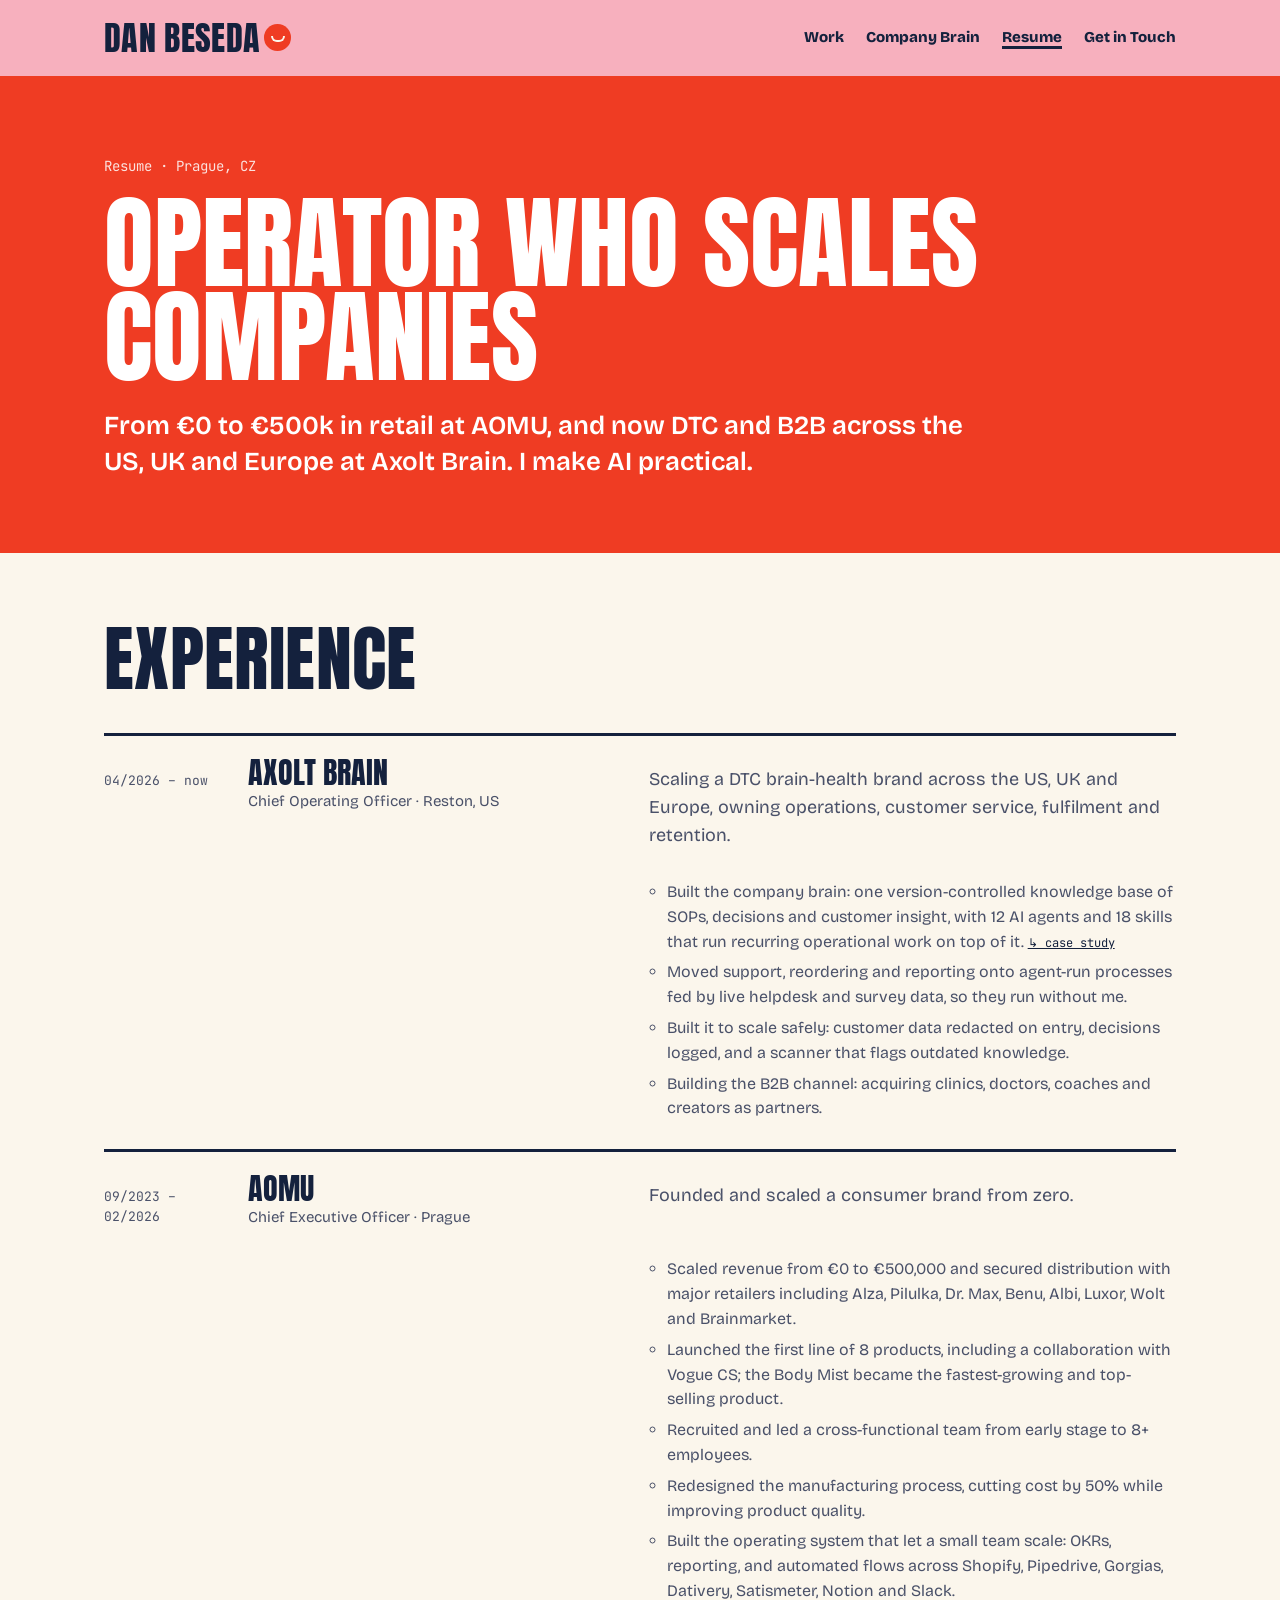
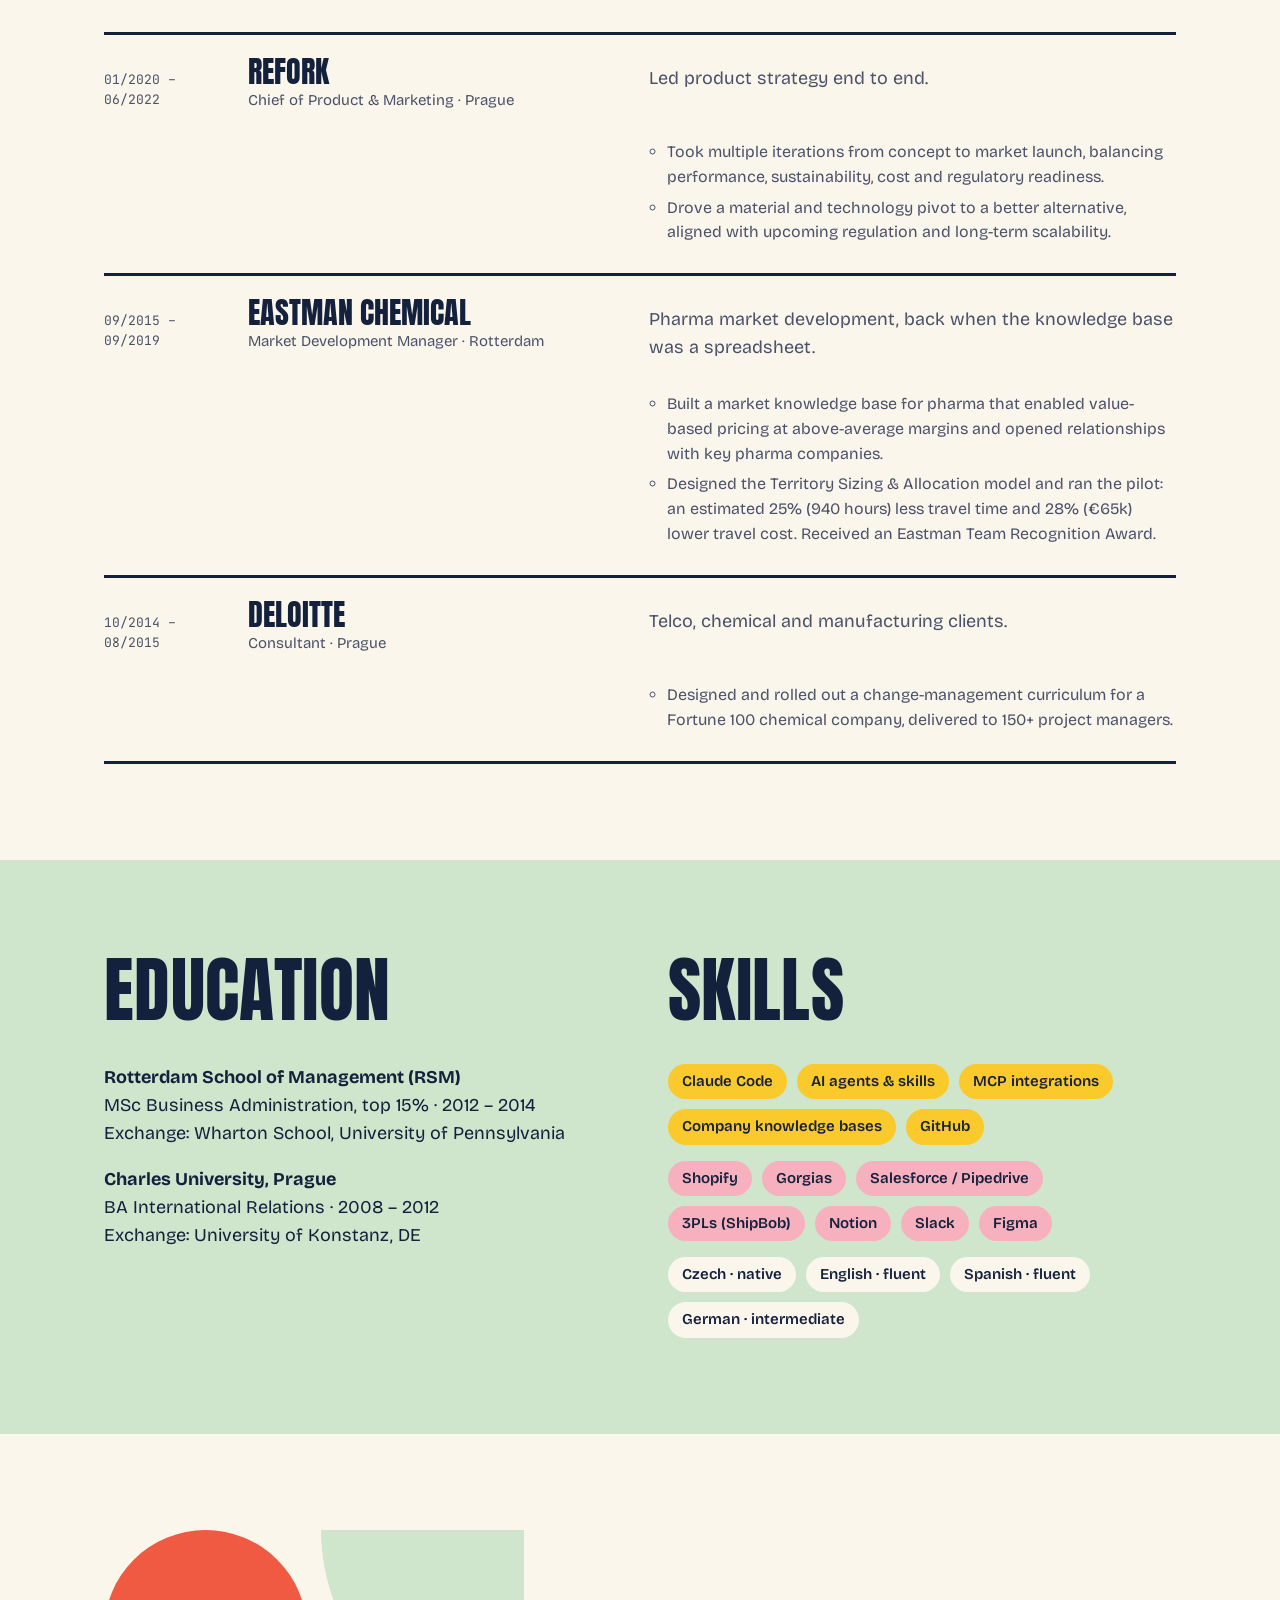
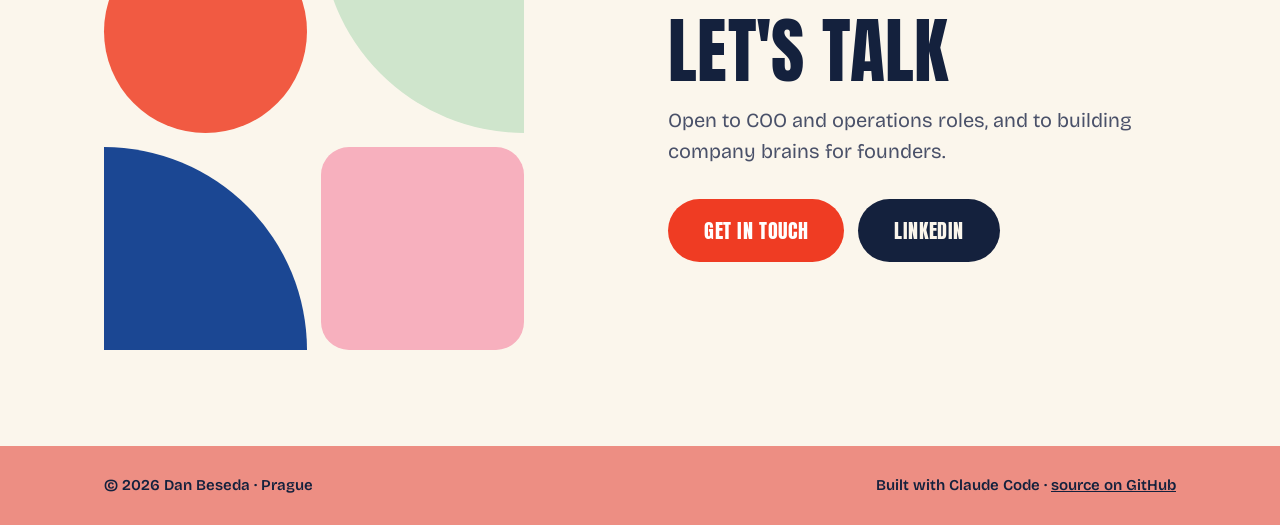
==== site/resume.html @ a6845ab4 "Add the personal site and publish it with GitHub Pages Home, resume and the company-brain case study" ====
<!doctype html>
<html lang="en">
<head>
<meta charset="utf-8">
<meta name="viewport" content="width=device-width, initial-scale=1">
<title>Resume — Dan Beseda</title>
<meta name="description" content="Dan Beseda: operator, founder, and builder of company brains. Resume with links to the proof.">
<link rel="preconnect" href="https://fonts.googleapis.com">
<link rel="preconnect" href="https://fonts.gstatic.com" crossorigin>
<link href="https://fonts.googleapis.com/css2?family=Anton&family=Bricolage+Grotesque:opsz,wght@12..96,400;12..96,600;12..96,800&family=JetBrains+Mono:wght@500&display=swap" rel="stylesheet">
<link rel="stylesheet" href="assets/style.css">
</head>
<body>

<nav>
  <div class="wrap">
    <a class="logo" href="./">Dan Beseda<span class="o" aria-hidden="true"></span></a>
    <ul>
      <li><a href="./#work">Work</a></li>
      <li><a href="./#brain">Company Brain</a></li>
      <li class="hide-sm"><a href="resume.html" aria-current="page">Resume</a></li>
      <li><a href="./#hire">Get in Touch</a></li>
    </ul>
  </div>
</nav>

<header class="page-head red">
  <div class="wrap">
    <p class="kicker">Resume · Prague, CZ</p>
    <h1>Operator who scales companies</h1>
    <p class="sub">From €0 to €500k in retail at AOMU, and now DTC and B2B across the US, UK and Europe at Axolt Brain. I make AI practical.</p>
  </div>
</header>

<section class="band" style="padding-top:72px">
  <div class="wrap">
    <h2>Experience</h2>
    <ul class="xp">
      <li id="axolt">
        <span class="when">04/2026 – now</span>
        <span class="who">Axolt Brain<small>Chief Operating Officer · Reston, US</small></span>
        <span class="what">Scaling a DTC brain-health brand across the US, UK and Europe, owning operations, customer service, fulfilment and retention.</span>
        <ul class="bullets">
          <li>Built the company brain: one version-controlled knowledge base of SOPs, decisions and customer insight, with 12 AI agents and 18 skills that run recurring operational work on top of it. <a href="work/company-brain.html">↳ case study</a></li>
          <li>Moved support, reordering and reporting onto agent-run processes fed by live helpdesk and survey data, so they run without me.</li>
          <li>Built it to scale safely: customer data redacted on entry, decisions logged, and a scanner that flags outdated knowledge.</li>
          <li>Building the B2B channel: acquiring clinics, doctors, coaches and creators as partners.</li>
        </ul>
      </li>
      <li id="aomu">
        <span class="when">09/2023 – 02/2026</span>
        <span class="who">AOMU<small>Chief Executive Officer · Prague</small></span>
        <span class="what">Founded and scaled a consumer brand from zero.</span>
        <ul class="bullets">
          <li>Scaled revenue from €0 to €500,000 and secured distribution with major retailers including Alza, Pilulka, Dr. Max, Benu, Albi, Luxor, Wolt and Brainmarket.</li>
          <li>Launched the first line of 8 products, including a collaboration with Vogue CS; the Body Mist became the fastest-growing and top-selling product.</li>
          <li>Recruited and led a cross-functional team from early stage to 8+ employees.</li>
          <li>Redesigned the manufacturing process, cutting cost by 50% while improving product quality.</li>
          <li>Built the operating system that let a small team scale: OKRs, reporting, and automated flows across Shopify, Pipedrive, Gorgias, Dativery, Satismeter, Notion and Slack.</li>
        </ul>
      </li>
      <li id="refork">
        <span class="when">01/2020 – 06/2022</span>
        <span class="who">Refork<small>Chief of Product &amp; Marketing · Prague</small></span>
        <span class="what">Led product strategy end to end.</span>
        <ul class="bullets">
          <li>Took multiple iterations from concept to market launch, balancing performance, sustainability, cost and regulatory readiness.</li>
          <li>Drove a material and technology pivot to a better alternative, aligned with upcoming regulation and long-term scalability.</li>
        </ul>
      </li>
      <li id="eastman">
        <span class="when">09/2015 – 09/2019</span>
        <span class="who">Eastman Chemical<small>Market Development Manager · Rotterdam</small></span>
        <span class="what">Pharma market development, back when the knowledge base was a spreadsheet.</span>
        <ul class="bullets">
          <li>Built a market knowledge base for pharma that enabled value-based pricing at above-average margins and opened relationships with key pharma companies.</li>
          <li>Designed the Territory Sizing &amp; Allocation model and ran the pilot: an estimated 25% (940 hours) less travel time and 28% (€65k) lower travel cost. Received an Eastman Team Recognition Award.</li>
        </ul>
      </li>
      <li id="deloitte">
        <span class="when">10/2014 – 08/2015</span>
        <span class="who">Deloitte<small>Consultant · Prague</small></span>
        <span class="what">Telco, chemical and manufacturing clients.</span>
        <ul class="bullets">
          <li>Designed and rolled out a change-management curriculum for a Fortune 100 chemical company, delivered to 150+ project managers.</li>
        </ul>
      </li>
    </ul>
  </div>
</section>

<section class="band" style="background:var(--mint);color:var(--ink)">
  <div class="wrap">
    <div class="split" style="align-items:start">
      <div>
        <h2>Education</h2>
        <p style="margin:0 0 18px"><strong>Rotterdam School of Management (RSM)</strong><br>MSc Business Administration, top 15% · 2012 – 2014<br>Exchange: Wharton School, University of Pennsylvania</p>
        <p style="margin:0"><strong>Charles University, Prague</strong><br>BA International Relations · 2008 – 2012<br>Exchange: University of Konstanz, DE</p>
      </div>
      <div>
        <h2>Skills</h2>
        <ul class="tags yellow">
          <li>Claude Code</li><li>AI agents &amp; skills</li><li>MCP integrations</li><li>Company knowledge bases</li><li>GitHub</li>
        </ul>
        <ul class="tags pink">
          <li>Shopify</li><li>Gorgias</li><li>Salesforce / Pipedrive</li><li>3PLs (ShipBob)</li><li>Notion</li><li>Slack</li><li>Figma</li>
        </ul>
        <ul class="tags" style="margin-bottom:0">
          <li style="background:var(--cream)">Czech · native</li><li style="background:var(--cream)">English · fluent</li><li style="background:var(--cream)">Spanish · fluent</li><li style="background:var(--cream)">German · intermediate</li>
        </ul>
      </div>
    </div>
  </div>
</section>

<section class="band hire">
  <div class="wrap">
    <div class="split">
      <div class="art" aria-hidden="true"><div></div><div></div><div></div><div></div></div>
      <div>
        <h2>Let's talk</h2>
        <p>Open to COO and operations roles, and to building company brains for founders.</p>
        <div class="row">
          <a class="pill" href="mailto:beseda.dan@gmail.com">Get in touch</a>
          <a class="pill ink" href="https://www.linkedin.com/in/dbeseda">LinkedIn</a>
        </div>
      </div>
    </div>
  </div>
</section>

<footer>
  <div class="wrap">
    <span>© 2026 Dan Beseda · Prague</span>
    <span>Built with Claude Code · <a href="https://github.com/danbeseda-axolt/practical-ai">source on GitHub</a></span>
  </div>
</footer>

</body>
</html>
---- site/assets/style.css ----
/* Palette from Dan's podcast project */
:root {
  --pink: #f7b0be;
  --salmon: #ed8e83;
  --red: #ef3c23;
  --coral: #f15a42;
  --yellow: #fac92c;
  --mint: #cfe5cc;
  --blue: #2178ae;
  --navy: #1b4793;
  --ink: #14213d;
  --cream: #fbf6ec;

  --bg: var(--cream);
  --text: var(--ink);
  --text-2: #4a5169;
  --rule: var(--ink);

  --head: "Anton", Impact, sans-serif;
  --body: "Bricolage Grotesque", system-ui, sans-serif;
  --mono: "JetBrains Mono", ui-monospace, monospace;
}
/* The colour bands stay the same in dark mode; only the neutral bands flip. */
@media (prefers-color-scheme: dark) {
  :root:not([data-theme="light"]) { --bg: #0f1a31; --text: #fbf6ec; --text-2: #c4c8d6; --rule: #fbf6ec; }
}
:root[data-theme="dark"] { --bg: #0f1a31; --text: #fbf6ec; --text-2: #c4c8d6; --rule: #fbf6ec; }

* { box-sizing: border-box; }
html { -webkit-text-size-adjust: 100%; scroll-behavior: smooth; }
body { margin: 0; background: var(--bg); color: var(--text); font: 400 18px/1.55 var(--body); }
a { color: inherit; }
img { max-width: 100%; display: block; }
.wrap { max-width: 1120px; margin: 0 auto; padding: 0 24px; }
.narrow { max-width: 760px; }
@media (max-width: 600px) { .wrap { padding: 0 16px; } }

.band { padding: 96px 0; }
@media (max-width: 600px) { .band { padding: 64px 0; } }

h2 {
  font-family: var(--head); font-weight: 400; text-transform: uppercase;
  font-size: clamp(40px, 6vw, 72px); line-height: .95; letter-spacing: .005em; margin: 0 0 40px;
}
.center { text-align: center; }

.pill {
  display: inline-block; font-family: var(--head); text-transform: uppercase; font-size: 20px; letter-spacing: .03em;
  padding: 16px 36px; border-radius: 999px; text-decoration: none; background: var(--red); color: #fff;
  transition: transform .15s;
}
.pill:hover { transform: scale(1.05) rotate(-1.5deg); }
.pill.ink { background: var(--ink); color: var(--cream); }
.pill.yellow { background: var(--yellow); color: var(--ink); }
.pill.cream { background: var(--cream); color: var(--ink); }
.row { display: flex; gap: 14px; flex-wrap: wrap; }

/* ---------- nav ---------- */
nav { background: var(--pink); color: var(--ink); position: sticky; top: 0; z-index: 10; }
nav .wrap { display: flex; align-items: center; justify-content: space-between; height: 76px; gap: 20px; }
.logo { font-family: var(--head); font-size: 34px; text-transform: uppercase; text-decoration: none; letter-spacing: .01em; display: flex; align-items: center; white-space: nowrap; }
.logo .o { display: inline-grid; place-items: center; width: .78em; height: .78em; border-radius: 50%; background: var(--red); margin-left: .12em; position: relative; top: -.02em; }
.logo .o::after { content: ""; width: .28em; height: .14em; border: .06em solid var(--cream); border-top: 0; border-radius: 0 0 1em 1em; margin-top: .1em; }
nav ul { display: flex; flex-wrap: wrap; justify-content: flex-end; gap: 4px 22px; list-style: none; margin: 0; padding: 0; font-weight: 800; font-size: 15px; }
nav ul a { text-decoration: none; }
nav ul a:hover, nav ul a[aria-current] { text-decoration: underline; text-decoration-thickness: 3px; text-underline-offset: 4px; }
@media (max-width: 640px) { .logo { font-size: 26px; } nav ul { font-size: 13px; gap: 2px 12px; } nav .hide-sm { display: none; } }

/* ---------- hero: avatar + giant greeting ---------- */
.hero { position: relative; overflow: hidden; background: var(--navy); color: var(--cream); padding: 88px 0 96px; text-align: center; }
.hero h1 {
  position: relative; margin: 0; font-family: var(--body); font-weight: 800;
  font-size: clamp(64px, 13vw, 176px); line-height: .9; letter-spacing: -0.045em;
}
.avatar {
  position: relative; width: 168px; height: 168px; margin: 0 auto 32px; border-radius: 50%;
  border: 6px solid var(--cream); background: var(--yellow); color: var(--ink); overflow: hidden;
  display: grid; place-items: center; font-family: var(--head); font-size: 64px; box-shadow: 10px 10px 0 var(--red);
}
.avatar img { width: 100%; height: 100%; object-fit: cover; }
.hero .shape { position: absolute; }
.hero .sh1 { width: 220px; height: 220px; border-radius: 50%; background: var(--red); left: -70px; top: 60px; }
.hero .sh2 { width: 260px; height: 260px; border-radius: 100% 0 0 0; background: var(--yellow); right: -40px; bottom: -40px; }
.hero .sh3 { width: 90px; height: 90px; border-radius: 50%; background: var(--mint); right: 14%; top: 48px; }
.hero .sh4 { width: 150px; height: 150px; border-radius: 0 0 100% 100%; background: var(--pink); left: 12%; bottom: -60px; }
.hero .shape { animation: float 9s ease-in-out infinite alternate; }
.hero .sh2 { animation-delay: -3s; } .hero .sh3 { animation-delay: -5s; } .hero .sh4 { animation-delay: -7s; }
@keyframes float { to { transform: translate(10px, -14px) rotate(6deg); } }
@media (prefers-reduced-motion: reduce) { .hero .shape { animation: none; } }
@media (max-width: 600px) {
  .hero { padding: 56px 0 72px; }
  .avatar { width: 124px; height: 124px; font-size: 46px; }
  .hero .sh1 { width: 130px; height: 130px; left: -60px; }
  .hero .sh2 { width: 150px; height: 150px; }
  .hero .sh3, .hero .sh4 { display: none; }
}

/* ---------- intro on red ---------- */
.intro { background: var(--red); color: #fff; }
.intro p { font-size: clamp(24px, 3vw, 34px); line-height: 1.3; font-weight: 600; margin: 0 0 28px; text-align: center; letter-spacing: -0.01em; }
.intro p:last-child { margin: 0; }
.intro a { text-decoration: underline; text-decoration-thickness: 3px; text-underline-offset: 5px; }
.intro a.y { color: var(--yellow); }
.intro a.p { color: var(--pink); }
.intro a.m { color: var(--mint); }

/* ---------- work on mint ---------- */
.work-band { background: var(--mint); color: var(--ink); }
.work { display: grid; grid-template-columns: 1fr 1fr; gap: 24px; }
.card {
  background: var(--cream); color: var(--ink); border-radius: 28px; padding: 32px; text-decoration: none;
  display: flex; flex-direction: column; transition: transform .15s;
}
a.card:hover { transform: translateY(-4px) rotate(-.6deg); }
.card .kicker { font-family: var(--head); text-transform: uppercase; font-size: 16px; letter-spacing: .04em; margin-bottom: 12px; color: var(--navy); }
.card .kicker.warm { color: #c02a14; }
.card h3 { font-family: var(--body); font-weight: 800; font-size: 28px; line-height: 1.1; letter-spacing: -0.025em; margin: 0 0 12px; }
.card p { color: #4a5169; margin: 0 0 22px; font-size: 17px; flex: 1; }
.card .go { font-family: var(--head); text-transform: uppercase; letter-spacing: .04em; font-size: 16px; }
.card.soon { opacity: .75; }
.card.soon .go { color: #7c8196; }
@media (max-width: 800px) { .work { grid-template-columns: 1fr; } .card { padding: 26px; border-radius: 22px; } }

/* ---------- the receipts on yellow ---------- */
.receipts { background: var(--yellow); color: var(--ink); }
.nums { display: grid; grid-template-columns: repeat(4, 1fr); gap: 24px; text-align: center; }
.nums b { display: block; font-family: var(--head); font-weight: 400; font-size: clamp(56px, 7vw, 96px); line-height: 1; margin-bottom: 8px; }
.nums span { display: block; font-weight: 600; font-size: 17px; line-height: 1.35; max-width: 16em; margin: 0 auto; }
.nums a { display: inline-block; margin-top: 10px; font-family: var(--mono); font-size: 12px; }
@media (max-width: 800px) { .nums { grid-template-columns: 1fr 1fr; row-gap: 44px; } }

/* ---------- how it works ---------- */
.steps { display: grid; grid-template-columns: repeat(3, 1fr); gap: 40px; }
.step .blob { width: 88px; height: 88px; margin-bottom: 22px; }
.step:nth-child(1) .blob { background: var(--pink); border-radius: 50%; }
.step:nth-child(2) .blob { background: var(--yellow); border-radius: 0 100% 0 0; }
.step:nth-child(3) .blob { background: var(--blue); border-radius: 22px; }
.step h3 { font-family: var(--head); font-weight: 400; text-transform: uppercase; font-size: 34px; line-height: 1; margin: 0 0 10px; }
.step p { color: var(--text-2); margin: 0; }
@media (max-width: 800px) { .steps { grid-template-columns: 1fr; gap: 44px; } }

/* ---------- build in public on navy ---------- */
.public { background: var(--navy); color: var(--cream); }
.split { display: grid; grid-template-columns: 1fr 1fr; gap: 56px; align-items: center; }
.public p { color: #d7dcee; font-size: 20px; margin: 0 0 32px; }
.log { font-family: var(--mono); font-size: 14px; line-height: 1.75; background: var(--ink); border-radius: 24px; padding: 26px 28px; color: #c4c8d6; overflow-wrap: anywhere; transform: rotate(1.5deg); }
.log .d { color: var(--yellow); }
.log .ok { color: var(--pink); }
@media (max-width: 800px) { .split { grid-template-columns: 1fr; gap: 36px; } .log { transform: none; } }

/* ---------- experience ---------- */
.xp { list-style: none; margin: 0; padding: 0; }
.xp > li { display: grid; grid-template-columns: 120px 1fr 1.4fr; gap: 24px; padding: 22px 0; border-top: 3px solid var(--rule); align-items: baseline; }
.xp > li:last-child { border-bottom: 3px solid var(--rule); }
.xp .when { font-family: var(--mono); font-size: 13px; color: var(--text-2); }
.xp .who { font-family: var(--head); text-transform: uppercase; font-size: 30px; line-height: 1; }
.xp .who small { display: block; font-family: var(--body); text-transform: none; font-size: 15px; color: var(--text-2); margin-top: 6px; }
.xp .what { color: var(--text-2); }
@media (max-width: 800px) { .xp > li { grid-template-columns: 1fr; gap: 6px; } }

/* ---------- hire me ---------- */
.hire { background: var(--cream); color: var(--ink); }
.hire .art { aspect-ratio: 1; max-width: 420px; display: grid; grid-template-columns: 1fr 1fr; gap: 14px; }
.hire .art div:nth-child(1) { background: var(--coral); border-radius: 50%; }
.hire .art div:nth-child(2) { background: var(--mint); border-radius: 0 0 0 100%; }
.hire .art div:nth-child(3) { background: var(--navy); border-radius: 0 100% 0 0; }
.hire .art div:nth-child(4) { background: var(--pink); border-radius: 28px; }
.hire h2 { margin-bottom: 20px; }
.hire p { color: #4a5169; font-size: 20px; margin: 0 0 32px; max-width: 26em; }
@media (max-width: 800px) { .hire .art { max-width: 240px; } }

/* ---------- inner pages ---------- */
.page-head { padding: 80px 0 72px; }
.page-head.red { background: var(--red); color: #fff; }
.page-head.navy { background: var(--navy); color: var(--cream); }
.page-head.mint { background: var(--mint); color: var(--ink); }
.page-head .kicker { font-family: var(--mono); font-size: 14px; margin: 0 0 18px; opacity: .85; }
.page-head h1 { font-family: var(--head); font-weight: 400; text-transform: uppercase; font-size: clamp(48px, 8vw, 104px); line-height: .92; margin: 0 0 24px; }
.page-head .sub { font-size: clamp(20px, 2.4vw, 26px); line-height: 1.4; font-weight: 600; max-width: 34em; margin: 0; }
@media (max-width: 600px) { .page-head { padding: 52px 0 48px; } }

.facts { display: grid; grid-template-columns: repeat(4, 1fr); gap: 16px; margin-top: 44px; }
.facts div { background: rgba(255,255,255,.14); border-radius: 18px; padding: 16px 18px; }
.page-head.mint .facts div { background: rgba(255,255,255,.55); }
.facts b { display: block; font-family: var(--head); font-weight: 400; font-size: 34px; line-height: 1; margin-bottom: 4px; }
.facts span { font-size: 14px; }
@media (max-width: 800px) { .facts { grid-template-columns: 1fr 1fr; } }

.prose { padding: 72px 0 24px; }
.prose h2 { font-size: clamp(34px, 4.4vw, 52px); margin: 64px 0 20px; }
.prose h2:first-child { margin-top: 0; }
.prose p, .prose li { color: var(--text-2); font-size: 19px; }
.prose p { margin: 0 0 18px; }
.prose strong { color: var(--text); }
.prose ul { padding-left: 22px; margin: 0 0 18px; }
.prose li { margin-bottom: 8px; }
.prose code { font-family: var(--mono); font-size: .82em; background: rgba(127,127,127,.14); padding: 1px 6px; border-radius: 6px; }
.prose .num-tag { font-family: var(--mono); font-size: 13px; color: var(--red); display: block; margin-bottom: 6px; }

.callout { border-radius: 24px; padding: 28px 30px; margin: 28px 0; color: var(--ink); }
.callout.yellow { background: var(--yellow); }
.callout.pink { background: var(--pink); }
.callout.mint { background: var(--mint); }
.callout p, .callout li { color: var(--ink); }
.callout p:last-child { margin: 0; }
.callout .label { font-family: var(--head); text-transform: uppercase; font-size: 18px; letter-spacing: .04em; display: block; margin-bottom: 8px; }

.layers { display: grid; grid-template-columns: repeat(3, 1fr); gap: 16px; margin: 28px 0; }
.layers div { border-radius: 20px; padding: 22px; color: var(--ink); }
.layers div:nth-child(1) { background: var(--pink); }
.layers div:nth-child(2) { background: var(--yellow); }
.layers div:nth-child(3) { background: var(--mint); }
.layers b { display: block; font-family: var(--head); font-weight: 400; text-transform: uppercase; font-size: 26px; line-height: 1; margin-bottom: 4px; }
.layers small { display: block; font-family: var(--mono); font-size: 12px; margin-bottom: 10px; }
.layers p { color: var(--ink); font-size: 16px; margin: 0; }
@media (max-width: 800px) { .layers { grid-template-columns: 1fr; } }

/* case study: sources -> brain -> people & agents */
.sources { display: grid; grid-template-columns: repeat(4, 1fr); gap: 14px; margin: 8px 0 0; }
.src, .users > div { border-radius: 20px; padding: 20px; color: var(--ink); }
.src b, .users b { display: block; font-family: var(--head); font-weight: 400; text-transform: uppercase; font-size: 22px; line-height: 1.05; margin-bottom: 6px; }
.src p, .users p { margin: 0; font-size: 15px; line-height: 1.4; }
.s-pink { background: var(--pink); } .s-yellow { background: var(--yellow); }
.s-mint { background: var(--mint); } .s-salmon { background: var(--salmon); }
.flow-down { text-align: center; font-family: var(--head); font-size: 34px; color: var(--red); line-height: 1; padding: 10px 0; }
.brain-box { background: var(--navy); color: var(--cream); border-radius: 24px; padding: 26px; text-align: center; }
.brain-box b { display: block; font-family: var(--head); font-weight: 400; text-transform: uppercase; font-size: clamp(30px, 4vw, 44px); line-height: 1; }
.brain-box p { margin: 6px 0 0; color: #d7dcee; }
.users { display: grid; grid-template-columns: 1fr 1fr; gap: 14px; }
.u-people { background: var(--cream); border: 3px solid var(--ink); }
.u-agents { background: var(--yellow); }
@media (max-width: 800px) { .sources { grid-template-columns: 1fr 1fr; } }
@media (max-width: 480px) { .sources, .users { grid-template-columns: 1fr; } }

.xp .bullets { grid-column: 3; margin: 6px 0 0; padding-left: 18px; color: var(--text-2); font-size: 16px; }
.xp .bullets li { margin-bottom: 6px; }
.xp .bullets a { font-family: var(--mono); font-size: 12px; color: var(--text); }
@media (max-width: 800px) { .xp .bullets { grid-column: 1; } }
.tags { display: flex; flex-wrap: wrap; gap: 10px; margin: 0 0 16px; padding: 0; list-style: none; }
.tags li { background: var(--mint); color: var(--ink); border-radius: 999px; padding: 6px 14px; font-weight: 600; font-size: 15px; }
.tags.pink li { background: var(--pink); }
.tags.yellow li { background: var(--yellow); }

footer { background: var(--salmon); color: var(--ink); padding: 28px 0; font-weight: 600; font-size: 15px; }
footer .wrap { display: flex; justify-content: space-between; gap: 16px; flex-wrap: wrap; }
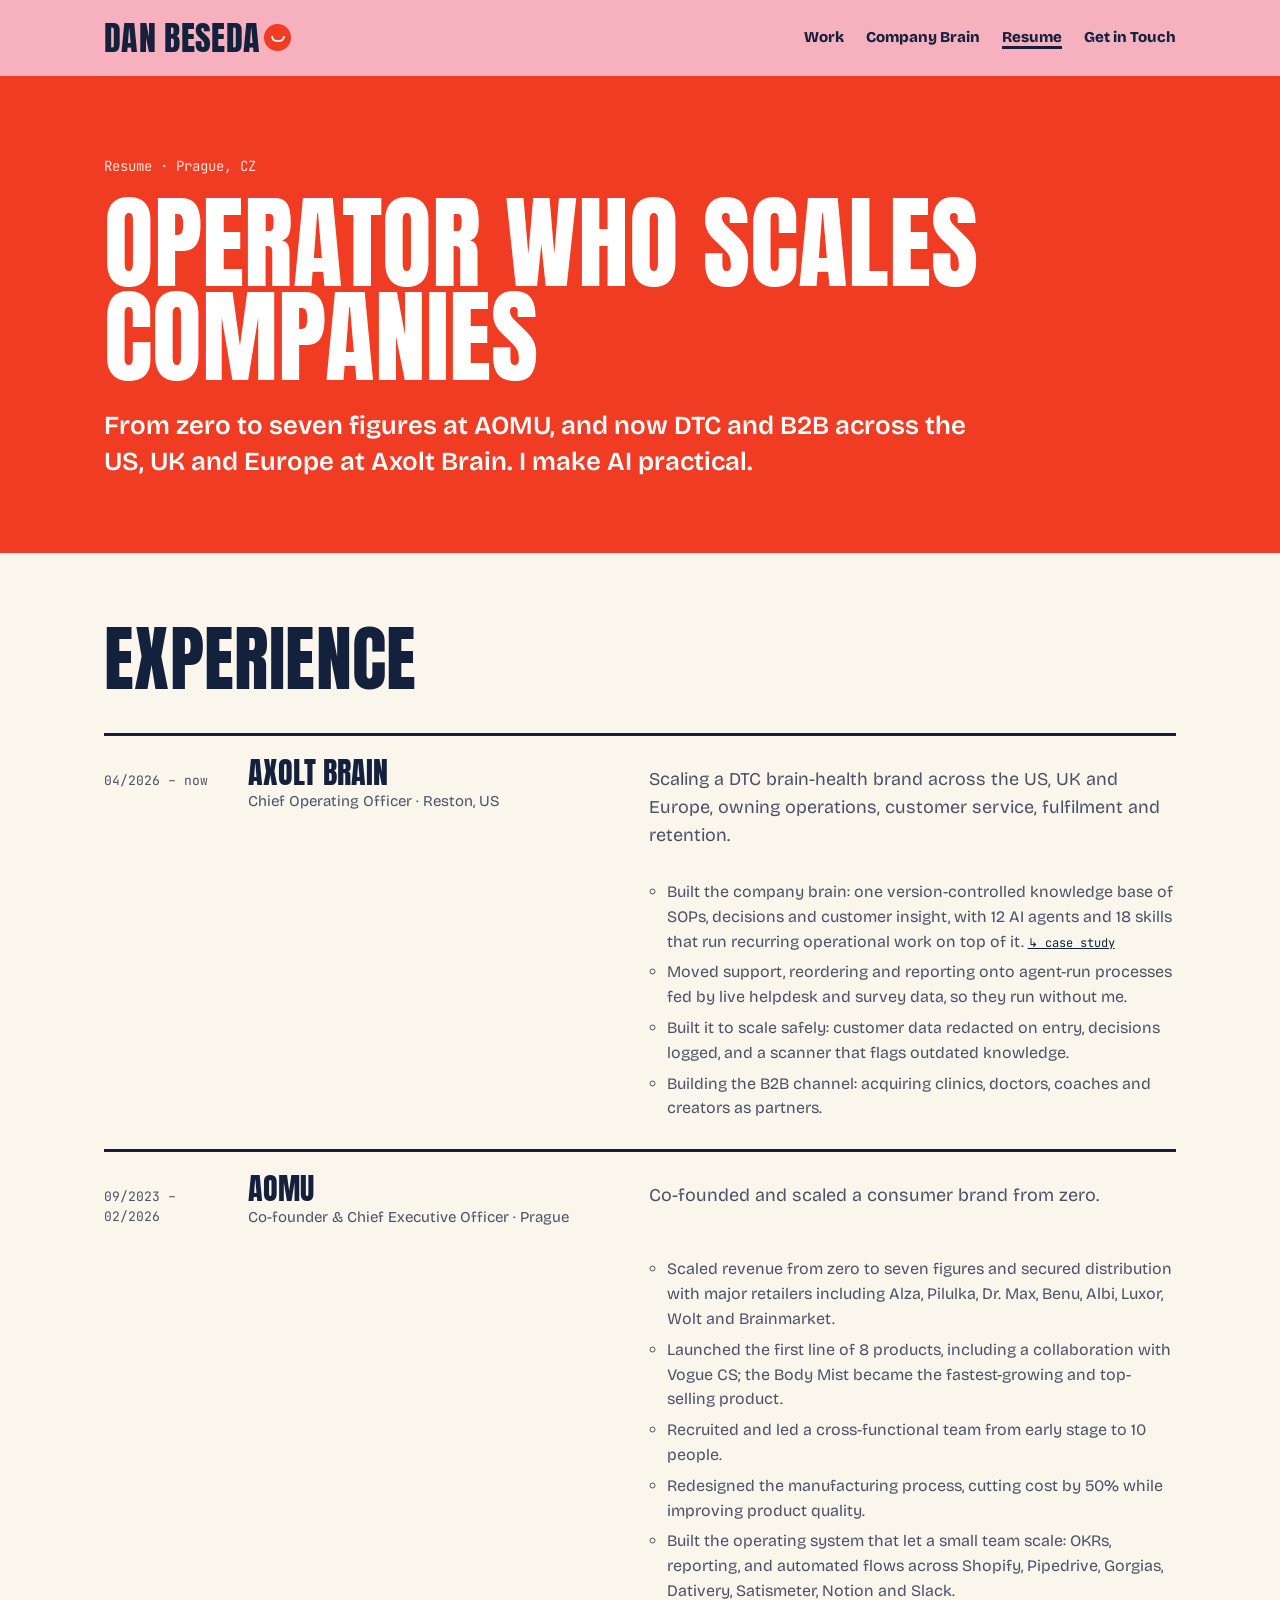
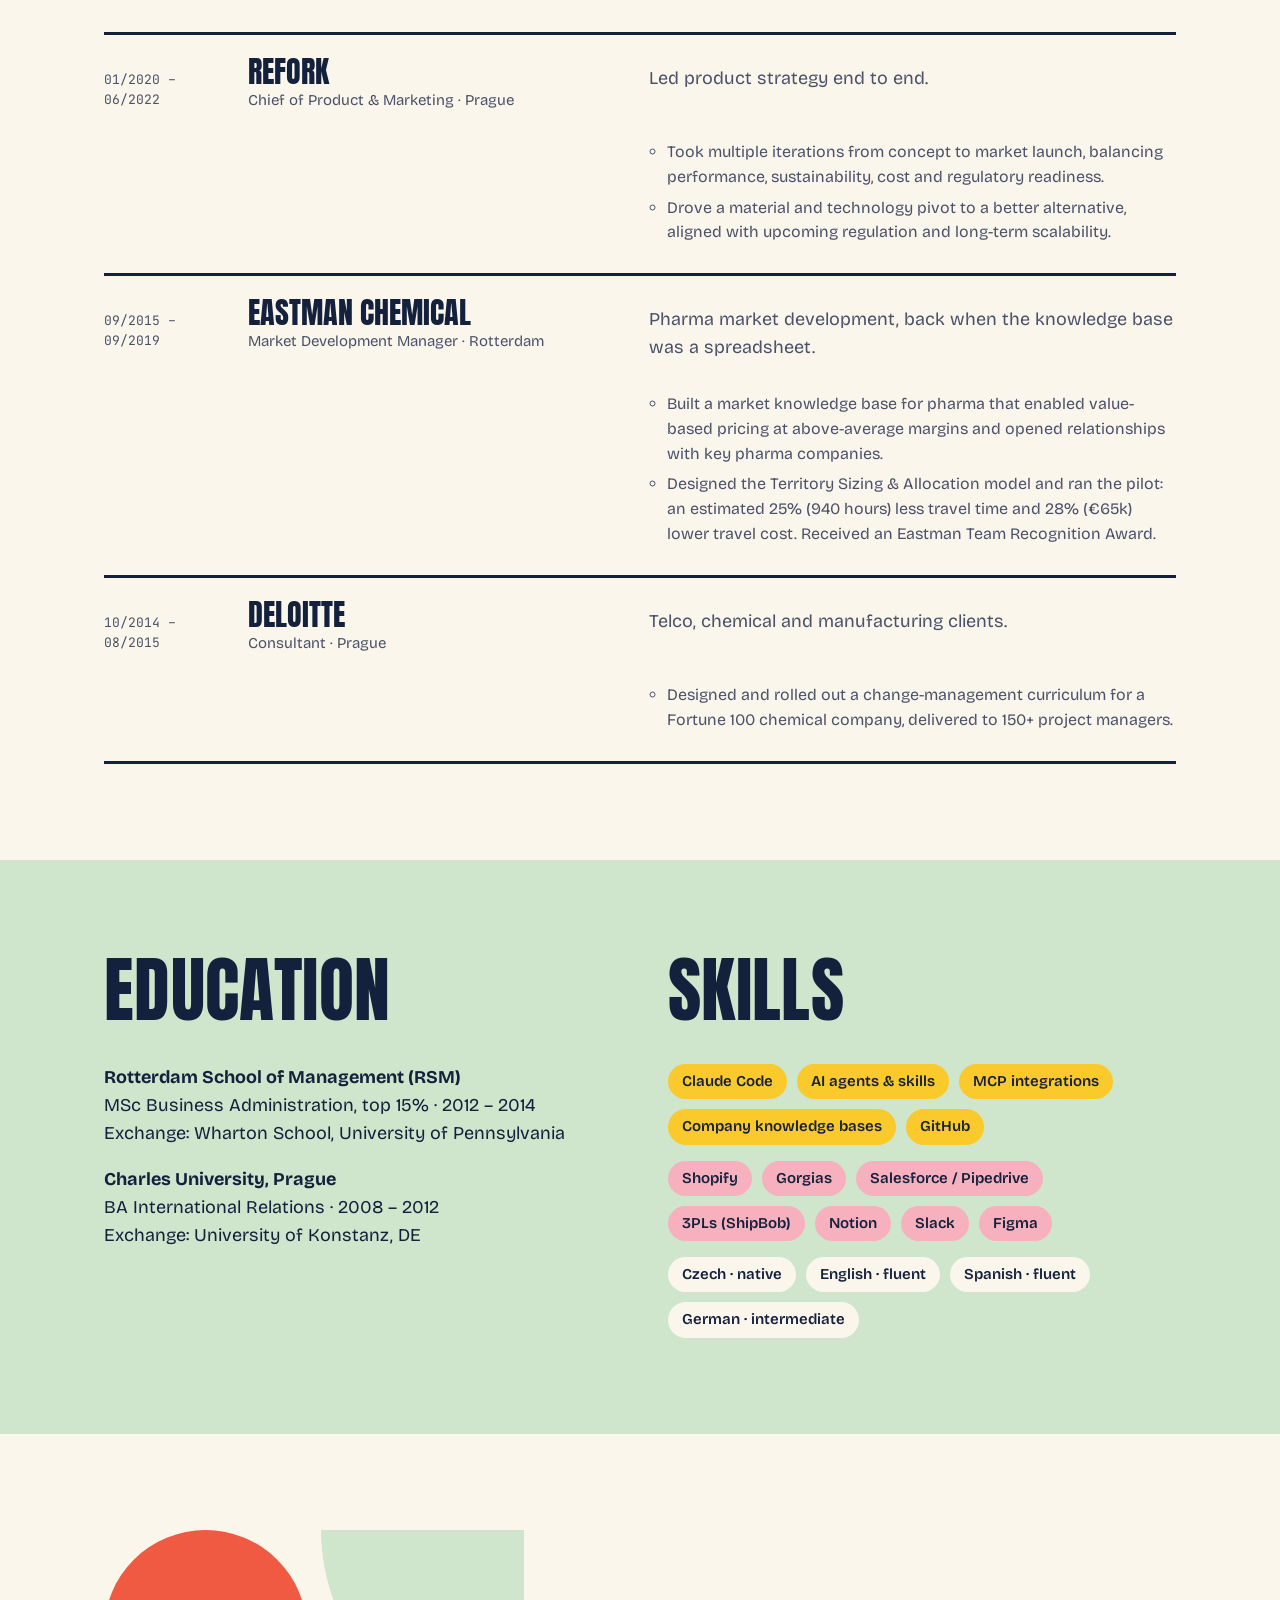
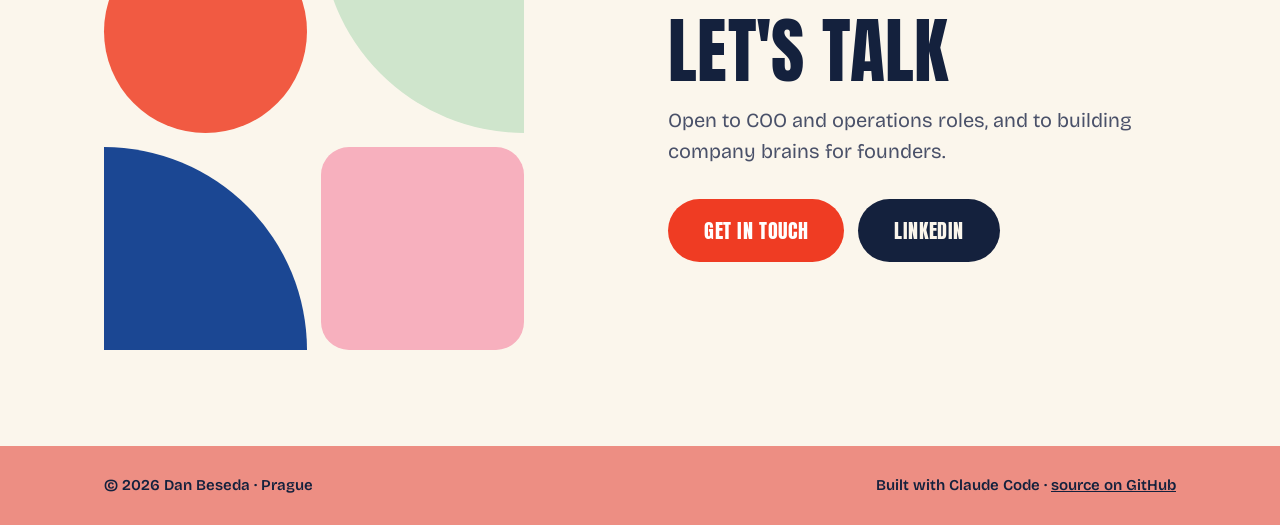
==== commit 5066ddb8: "Update AOMU: co-founder, zero to seven figures, team of 10 Co-Authored-By: Claude Opus 5.5 <noreply@" ====
--- a/site/resume.html
+++ b/site/resume.html
@@ -28,7 +28,7 @@
   <div class="wrap">
     <p class="kicker">Resume · Prague, CZ</p>
     <h1>Operator who scales companies</h1>
-    <p class="sub">From €0 to €500k in retail at AOMU, and now DTC and B2B across the US, UK and Europe at Axolt Brain. I make AI practical.</p>
+    <p class="sub">From zero to seven figures at AOMU, and now DTC and B2B across the US, UK and Europe at Axolt Brain. I make AI practical.</p>
   </div>
 </header>
 
@@ -49,12 +49,12 @@
       </li>
       <li id="aomu">
         <span class="when">09/2023 – 02/2026</span>
-        <span class="who">AOMU<small>Chief Executive Officer · Prague</small></span>
-        <span class="what">Founded and scaled a consumer brand from zero.</span>
+        <span class="who">AOMU<small>Co-founder &amp; Chief Executive Officer · Prague</small></span>
+        <span class="what">Co-founded and scaled a consumer brand from zero.</span>
         <ul class="bullets">
-          <li>Scaled revenue from €0 to €500,000 and secured distribution with major retailers including Alza, Pilulka, Dr. Max, Benu, Albi, Luxor, Wolt and Brainmarket.</li>
+          <li>Scaled revenue from zero to seven figures and secured distribution with major retailers including Alza, Pilulka, Dr. Max, Benu, Albi, Luxor, Wolt and Brainmarket.</li>
           <li>Launched the first line of 8 products, including a collaboration with Vogue CS; the Body Mist became the fastest-growing and top-selling product.</li>
-          <li>Recruited and led a cross-functional team from early stage to 8+ employees.</li>
+          <li>Recruited and led a cross-functional team from early stage to 10 people.</li>
           <li>Redesigned the manufacturing process, cutting cost by 50% while improving product quality.</li>
           <li>Built the operating system that let a small team scale: OKRs, reporting, and automated flows across Shopify, Pipedrive, Gorgias, Dativery, Satismeter, Notion and Slack.</li>
         </ul>
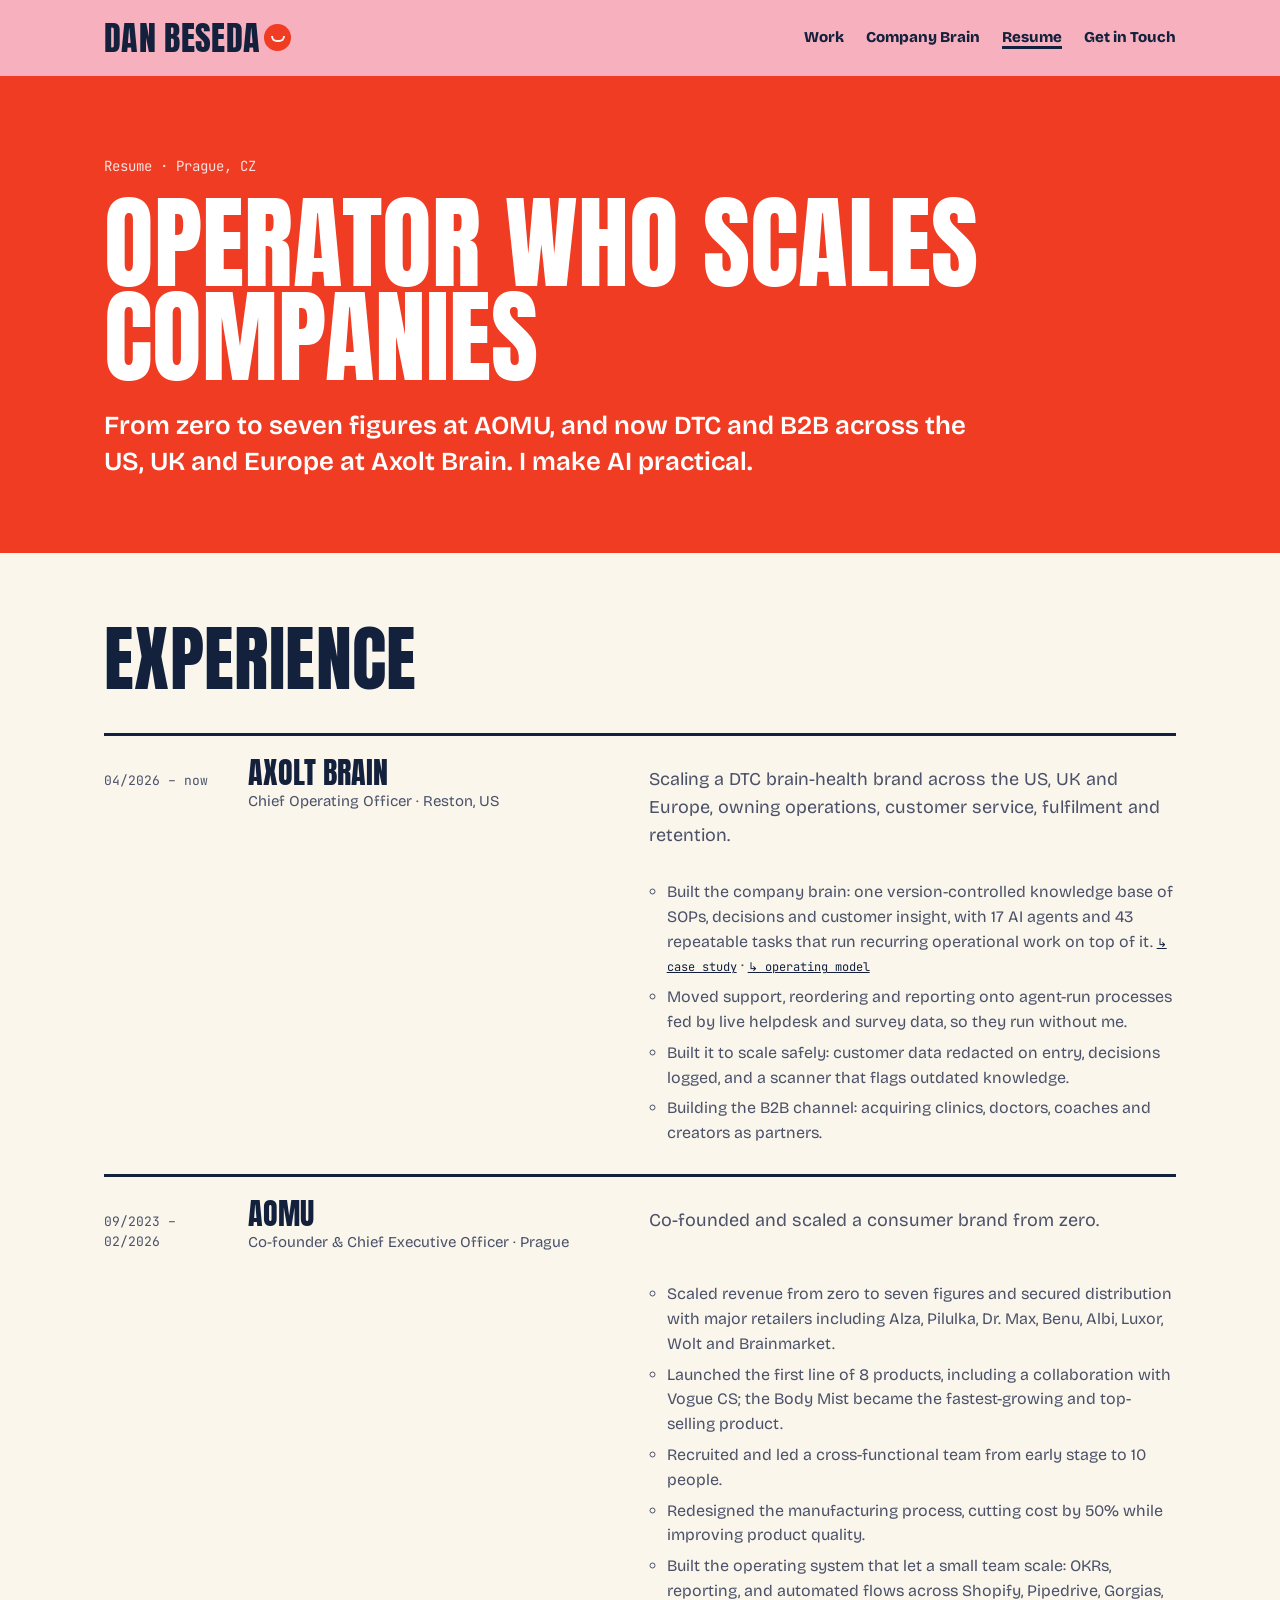
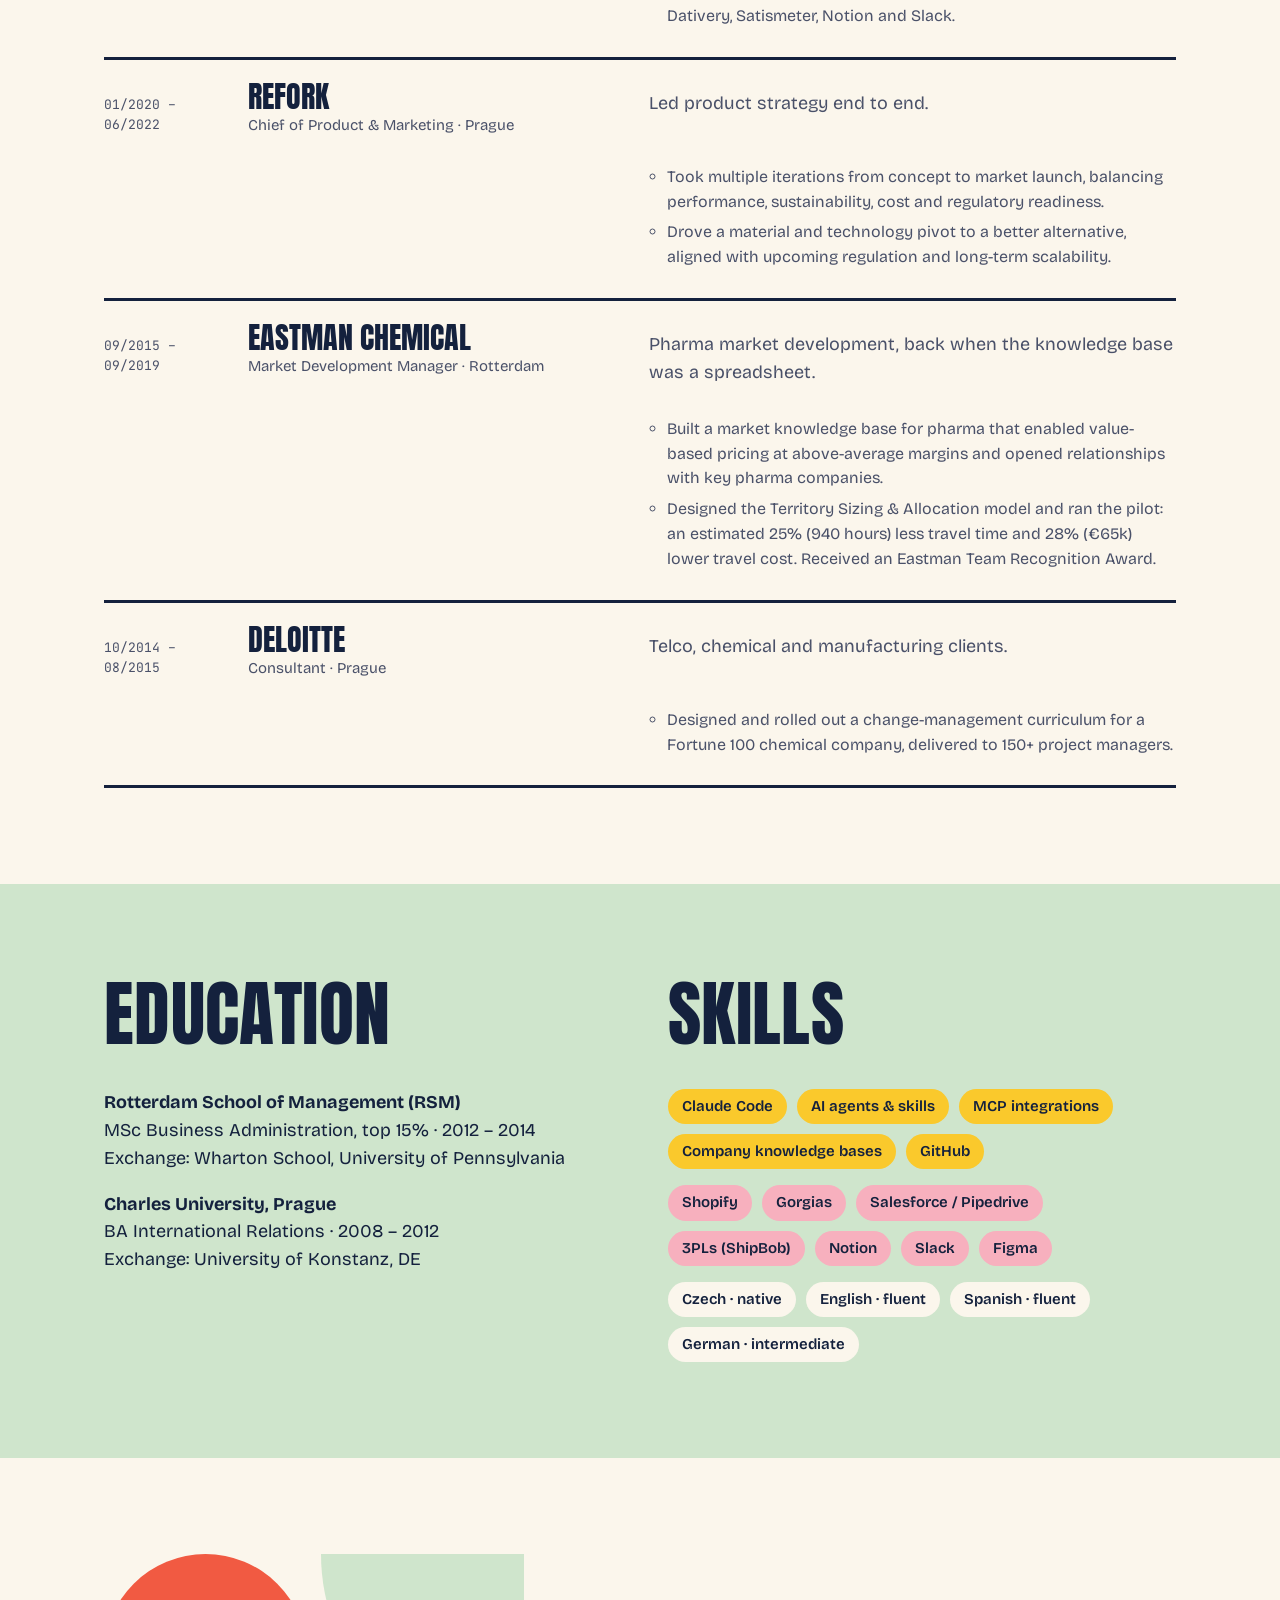
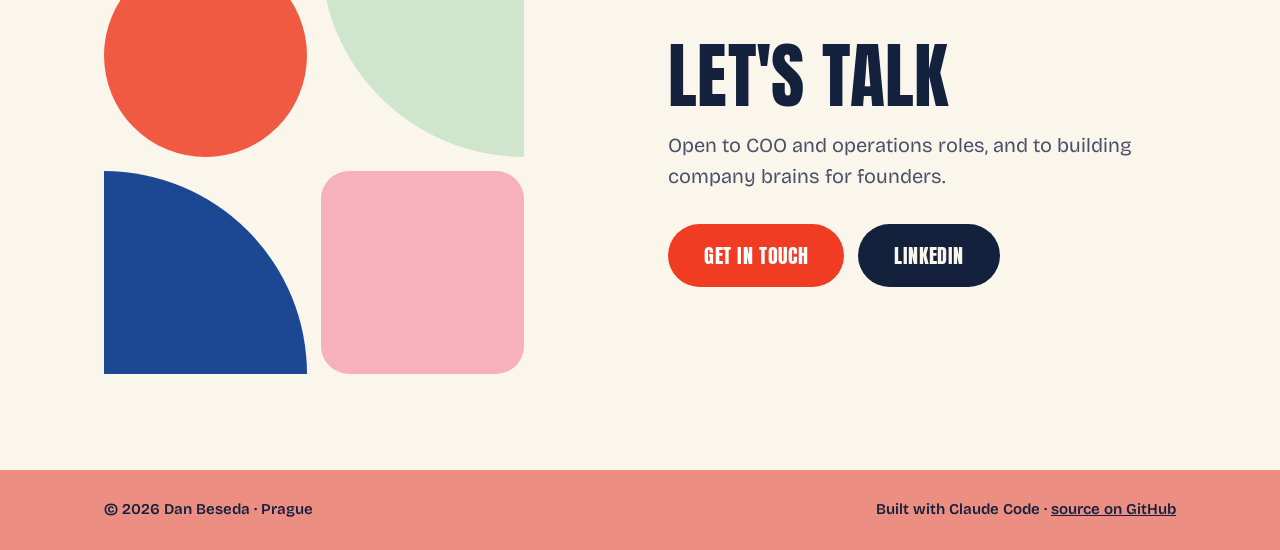
==== commit 2251256c: "Add the Axolt AI operating model page and update agent counts" ====
--- a/site/resume.html
+++ b/site/resume.html
@@ -17,7 +17,7 @@
     <a class="logo" href="./">Dan Beseda<span class="o" aria-hidden="true"></span></a>
     <ul>
       <li><a href="./#work">Work</a></li>
-      <li><a href="./#brain">Company Brain</a></li>
+      <li><a href="work/company-brain.html">Company Brain</a></li>
       <li class="hide-sm"><a href="resume.html" aria-current="page">Resume</a></li>
       <li><a href="./#hire">Get in Touch</a></li>
     </ul>
@@ -41,7 +41,7 @@
         <span class="who">Axolt Brain<small>Chief Operating Officer · Reston, US</small></span>
         <span class="what">Scaling a DTC brain-health brand across the US, UK and Europe, owning operations, customer service, fulfilment and retention.</span>
         <ul class="bullets">
-          <li>Built the company brain: one version-controlled knowledge base of SOPs, decisions and customer insight, with 12 AI agents and 18 skills that run recurring operational work on top of it. <a href="work/company-brain.html">↳ case study</a></li>
+          <li>Built the company brain: one version-controlled knowledge base of SOPs, decisions and customer insight, with 17 AI agents and 43 repeatable tasks that run recurring operational work on top of it. <a href="work/company-brain.html">↳ case study</a> · <a href="work/ai-operating-model.html">↳ operating model</a></li>
           <li>Moved support, reordering and reporting onto agent-run processes fed by live helpdesk and survey data, so they run without me.</li>
           <li>Built it to scale safely: customer data redacted on entry, decisions logged, and a scanner that flags outdated knowledge.</li>
           <li>Building the B2B channel: acquiring clinics, doctors, coaches and creators as partners.</li>
--- a/site/assets/style.css
+++ b/site/assets/style.css
@@ -121,14 +121,6 @@
 .card.soon .go { color: #7c8196; }
 @media (max-width: 800px) { .work { grid-template-columns: 1fr; } .card { padding: 26px; border-radius: 22px; } }
 
-/* ---------- the receipts on yellow ---------- */
-.receipts { background: var(--yellow); color: var(--ink); }
-.nums { display: grid; grid-template-columns: repeat(4, 1fr); gap: 24px; text-align: center; }
-.nums b { display: block; font-family: var(--head); font-weight: 400; font-size: clamp(56px, 7vw, 96px); line-height: 1; margin-bottom: 8px; }
-.nums span { display: block; font-weight: 600; font-size: 17px; line-height: 1.35; max-width: 16em; margin: 0 auto; }
-.nums a { display: inline-block; margin-top: 10px; font-family: var(--mono); font-size: 12px; }
-@media (max-width: 800px) { .nums { grid-template-columns: 1fr 1fr; row-gap: 44px; } }
-
 /* ---------- how it works ---------- */
 .steps { display: grid; grid-template-columns: repeat(3, 1fr); gap: 40px; }
 .step .blob { width: 88px; height: 88px; margin-bottom: 22px; }
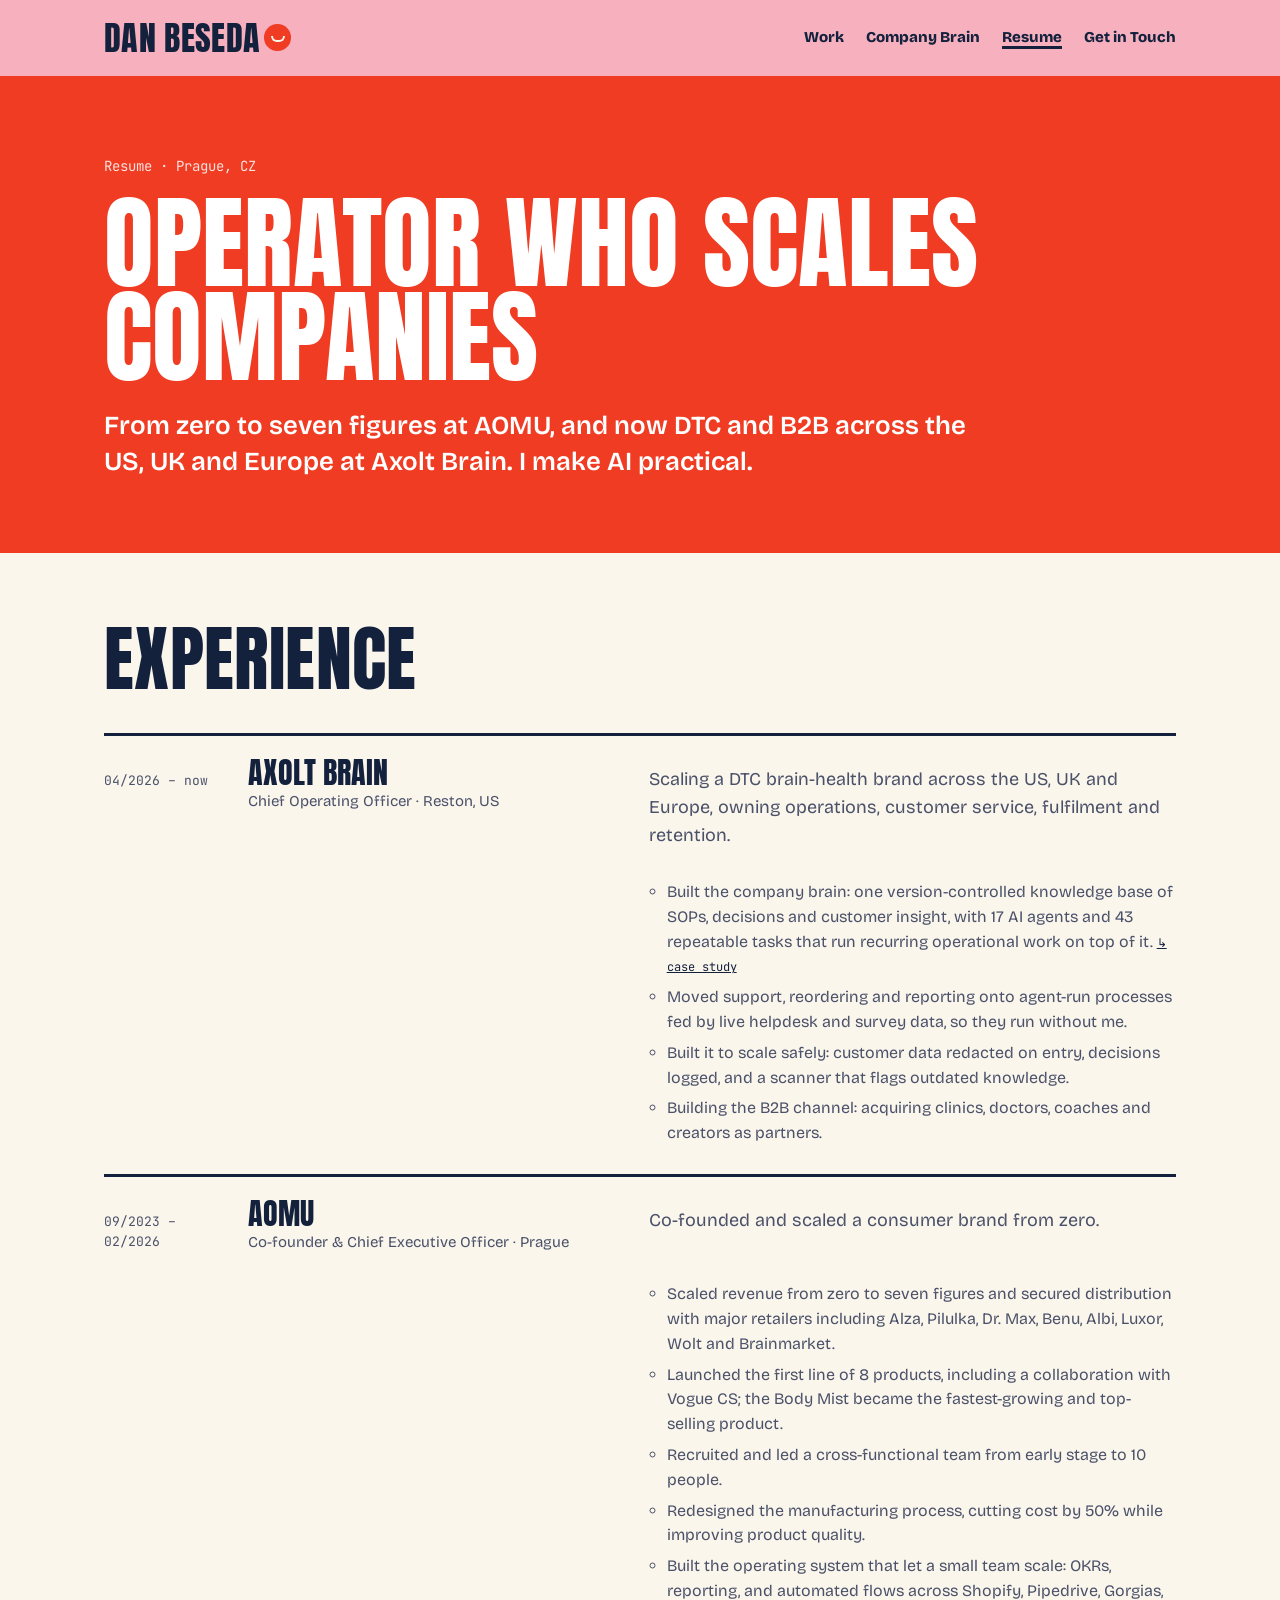
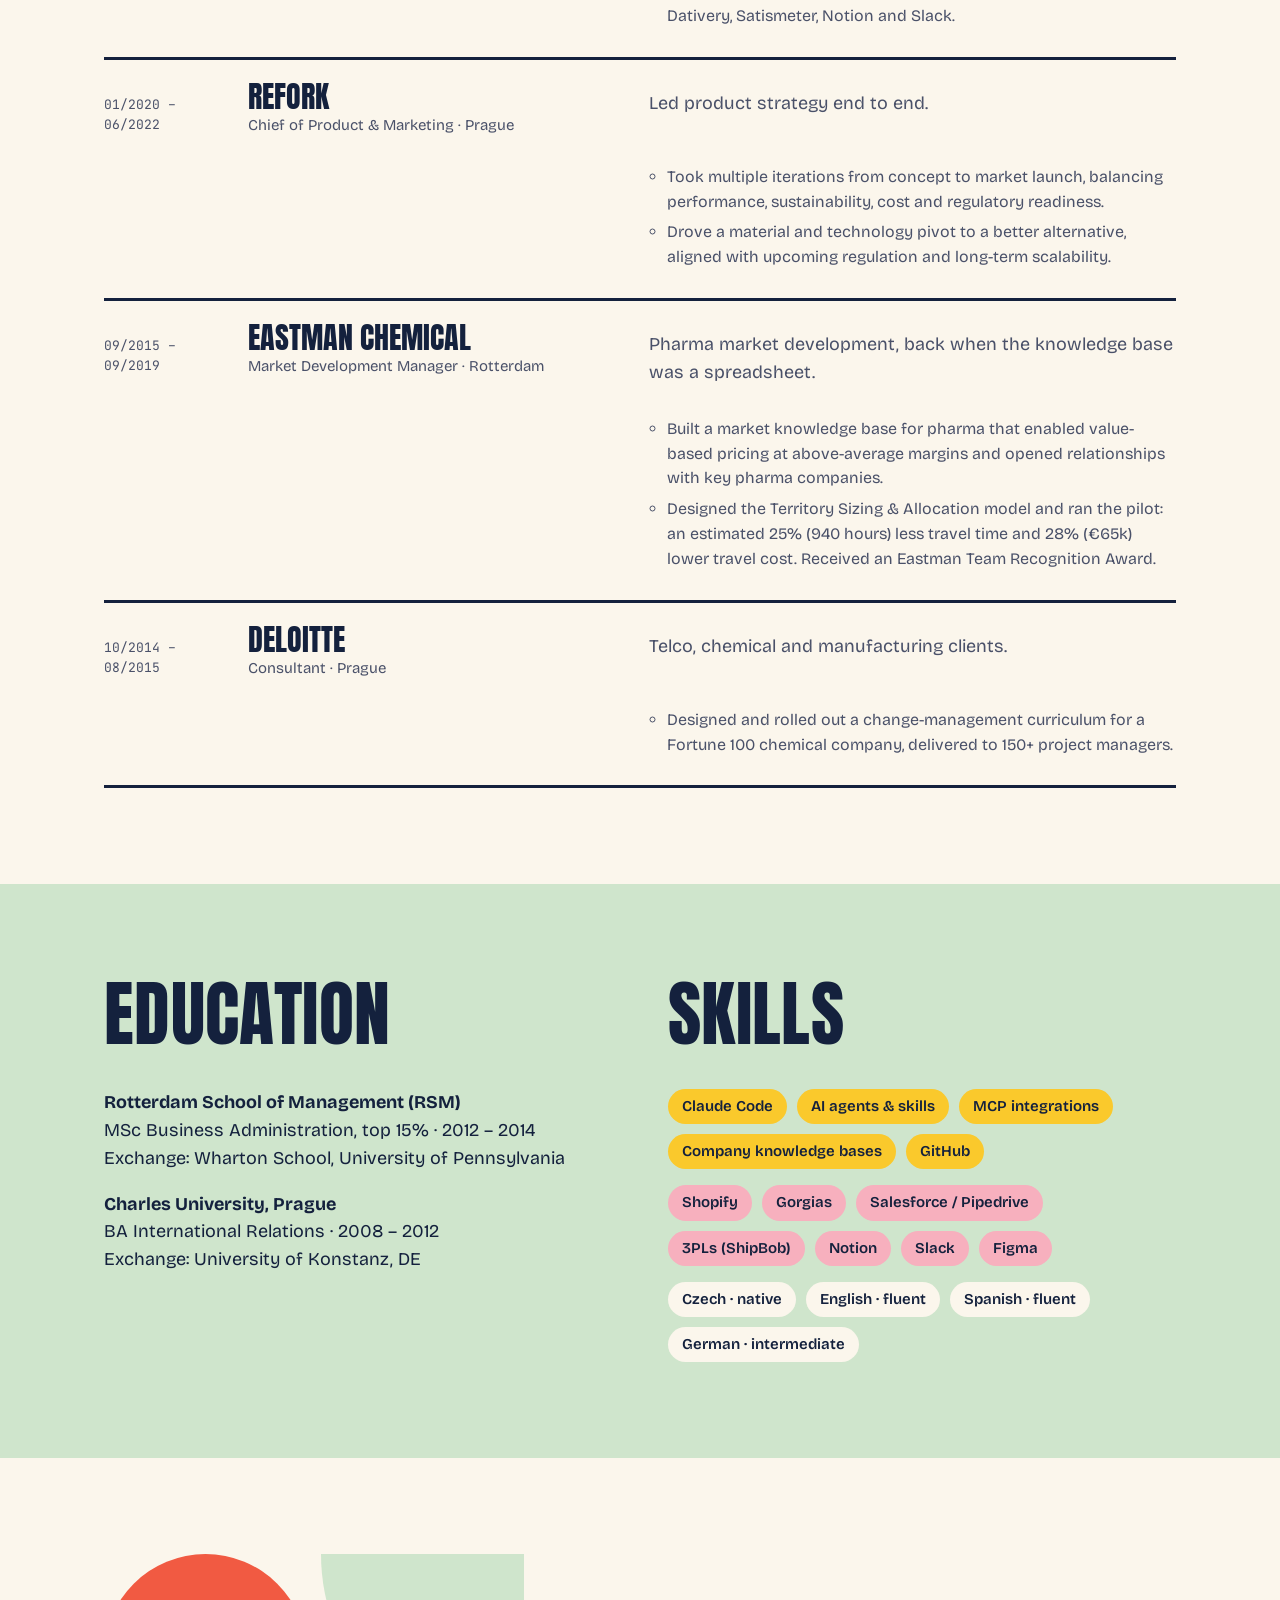
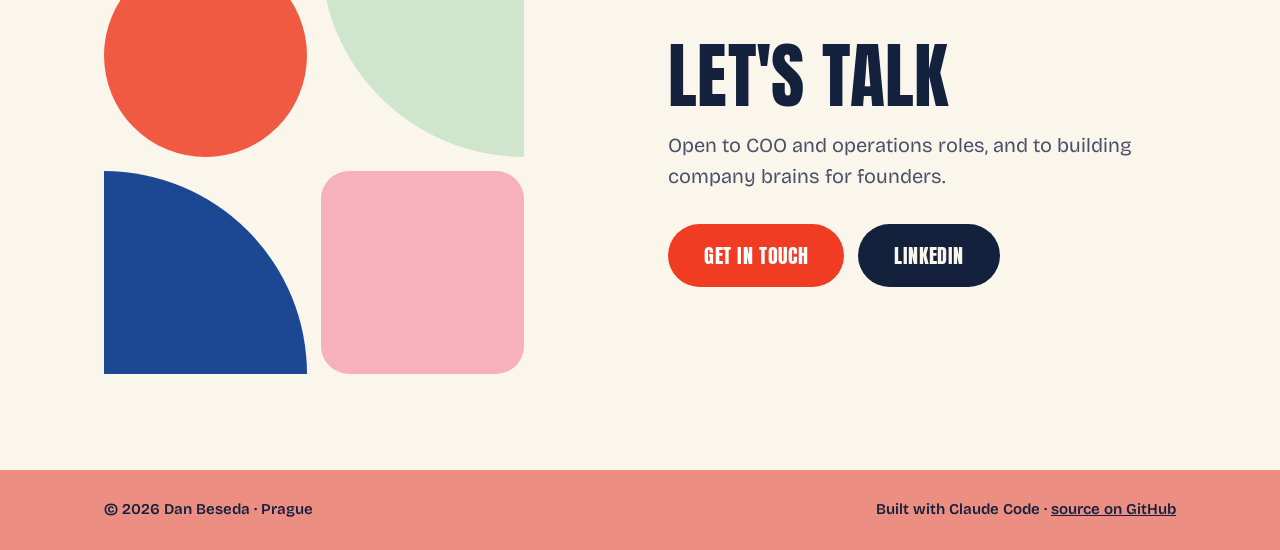
==== commit 3554d15d: "Match the operating model page to the site's look and make it the case study Co-Authored-By: Claude " ====
--- a/site/resume.html
+++ b/site/resume.html
@@ -17,7 +17,7 @@
     <a class="logo" href="./">Dan Beseda<span class="o" aria-hidden="true"></span></a>
     <ul>
       <li><a href="./#work">Work</a></li>
-      <li><a href="work/company-brain.html">Company Brain</a></li>
+      <li><a href="work/ai-operating-model.html">Company Brain</a></li>
       <li class="hide-sm"><a href="resume.html" aria-current="page">Resume</a></li>
       <li><a href="./#hire">Get in Touch</a></li>
     </ul>
@@ -41,7 +41,7 @@
         <span class="who">Axolt Brain<small>Chief Operating Officer · Reston, US</small></span>
         <span class="what">Scaling a DTC brain-health brand across the US, UK and Europe, owning operations, customer service, fulfilment and retention.</span>
         <ul class="bullets">
-          <li>Built the company brain: one version-controlled knowledge base of SOPs, decisions and customer insight, with 17 AI agents and 43 repeatable tasks that run recurring operational work on top of it. <a href="work/company-brain.html">↳ case study</a> · <a href="work/ai-operating-model.html">↳ operating model</a></li>
+          <li>Built the company brain: one version-controlled knowledge base of SOPs, decisions and customer insight, with 17 AI agents and 43 repeatable tasks that run recurring operational work on top of it. <a href="work/ai-operating-model.html">↳ case study</a></li>
           <li>Moved support, reordering and reporting onto agent-run processes fed by live helpdesk and survey data, so they run without me.</li>
           <li>Built it to scale safely: customer data redacted on entry, decisions logged, and a scanner that flags outdated knowledge.</li>
           <li>Building the B2B channel: acquiring clinics, doctors, coaches and creators as partners.</li>
